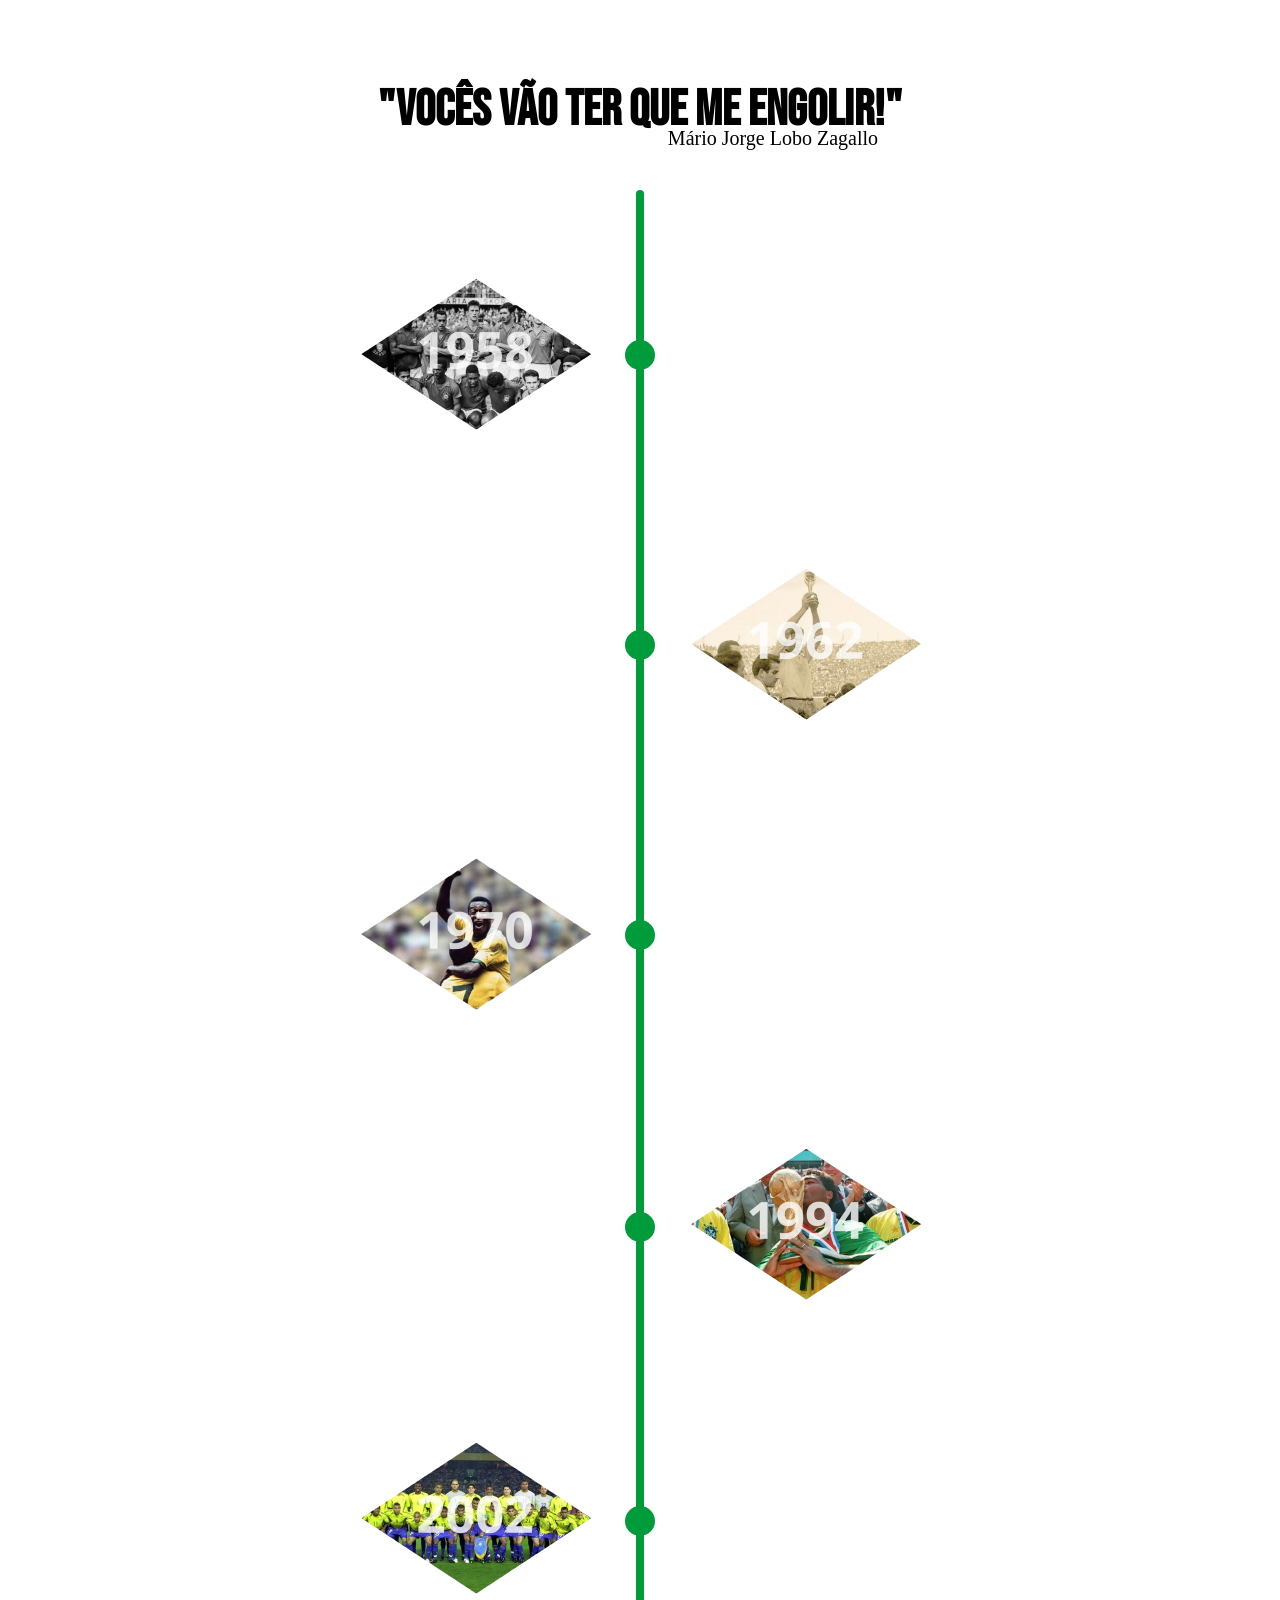
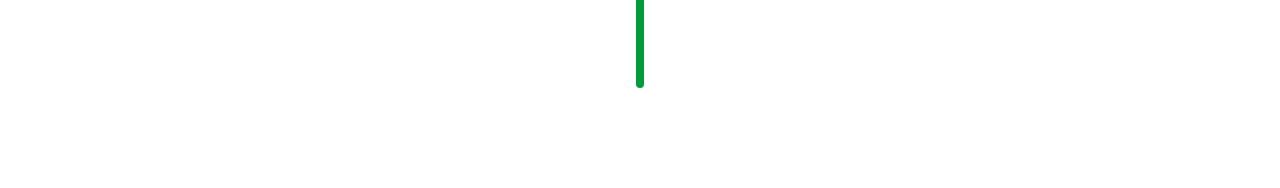
==== index.html @ b5c2ced6 "adjust" ====
<!DOCTYPE html>
<html lang="pt-BR">
<head>
    <meta charset="UTF-8">
    <meta name="viewport" content="width=device-width, initial-scale=1.0">
    <title>Meu Brasil!</title>
    <link rel="icon" type="image/svg+xml" href="./brazil_flag.svg">
    <link rel="stylesheet" href="CSS/style.css">
    <link rel="preconnect" href="https://fonts.googleapis.com">
    <link rel="preconnect" href="https://fonts.gstatic.com" crossorigin>
    <link href="https://fonts.googleapis.com/css2?family=Bebas+Neue&family=Cascadia+Code:ital,wght@0,200..700;1,200..700&family=Nunito:ital,wght@0,200..1000;1,200..1000&family=Rochester&display=swap" rel="stylesheet">
</head>
<body>
    
    <div class="spotify-widget">
        <iframe data-testid="embed-iframe" src="https://open.spotify.com/embed/track/5db65G6tr51dxxYpqKHi9x?utm_source=generator&si=56192741834a4e22" width="100%" height="152" frameBorder="0" allowfullscreen="" allow="autoplay; clipboard-write; encrypted-media; fullscreen; picture-in-picture" loading="lazy"></iframe>
    </div>

    <main>
        <section id="txt">
            <h1>"Vocês vão ter que me engolir!"</h1>
            <h3>Mário Jorge Lobo Zagallo</h3>
        </section>

        <section class="timeline">
            <div class="line-center"></div>

            <article class="timeline-item left">
                <div class="point"></div>
                <div class="content">
                    <img class="img_los" src="assets/img/1958.png" alt="Copa de 1958">
                </div>
            </article>

            <article class="timeline-item right">
                <div class="point"></div>
                <div class="content">
                    <img class="img_los" src="assets/img/1962.png" alt="Copa de 1962">
                </div>
            </article>

            <article class="timeline-item left">
                <div class="point"></div>
                <div class="content">
                    <img class="img_los" src="assets/img/1970.png" alt="Copa de 1970">
                </div>
            </article>

            <article class="timeline-item right">
                <div class="point"></div>
                <div class="content">
                    <a href="../1994/index.html">
                        <img class="img_los" src="assets/img/1994.png" alt="Copa de 1994">
                    </a>
                </div>
            </article>

            <article class="timeline-item left">
                <div class="point"></div>
                <div class="content">
                    <a href="../2002/index.html">
                        <img class="img_los" src="assets/img/2002.png" alt="Copa de 2002">
                    </a>
                </div>
            </article>
        </section>
    </main>

    <video id="vdo" autoplay muted loop src="assets/videos/brazilvideo.mp4"></video>
</body>
</html>
---- CSS/style.css ----
/* =========================================
   Estilos Globais e Reset
========================================= */
html {
    scrollbar-width: thin;
    scrollbar-color: #009b3a #232e33;
    box-sizing: border-box;
}

*, *:before, *:after {
    box-sizing: inherit;
}

body {
    margin: 0;
    padding: 0;
    overflow-x: hidden; /* Evita rolagem horizontal indesejada */
}

/* =========================================
   Tipografia e Cabeçalho
========================================= */
h1 {
    text-align: center;
    font-size: 50px;
    margin-bottom: 0;
    font-family: "Bebas Neue", sans-serif;
    font-weight: 600;
}

h3 {
    font-size: 20px;
    text-align: right;
    margin-top: -13px;
    margin-right: 24px;
    font-family: "Rochester", cursive;
    font-weight: 500;
}

#txt {
    width: fit-content;
    margin: 80px auto 40px auto;
    position: relative;
    z-index: 3;
}

/* =========================================
   Vídeo de Fundo e Widget
========================================= */
#vdo {
    position: fixed;
    top: 0;
    left: 0;
    height: 100vh;
    width: 100vw;
    opacity: 0.2;
    z-index: -1;
    object-fit: cover;
}

.spotify-widget {
    position: fixed;
    bottom: 15px;
    right: 15px;
    z-index: 9999;
    width: 350px;
    border-radius: 12px;
    overflow: hidden;
    transition: all 0.3s ease;
}

/* =========================================
   Linha do Tempo (Timeline)
========================================= */
main {
    position: relative;
    z-index: 3;
    padding-bottom: 100px;
}

.timeline {
    position: relative;
    max-width: 900px; /* Limita a largura em telas muito grandes */
    margin: 0 auto;
    padding: 20px 0;
}

.line-center {
    position: absolute;
    left: 50%;
    top: 0;
    bottom: 0;
    width: 8px;
    background-color: #009b3a;
    border-radius: 4px;
    transform: translateX(-50%);
    z-index: 1;
}

.timeline-item {
    position: relative;
    width: 50%;
    padding: 20px 40px;
    z-index: 2;
}

.timeline-item.left {
    left: 0;
}

.timeline-item.right {
    left: 50%;
}

.content {
    display: flex;
}

.timeline-item.left .content {
    justify-content: flex-end;
}

.timeline-item.right .content {
    justify-content: flex-start;
}

.point {
    position: absolute;
    top: 50%;
    width: 30px;
    height: 30px;
    background-color: #009b3a;
    border-radius: 50%;
    z-index: 3;
    transform: translateY(-50%);
}

.timeline-item.left .point {
    right: -15px;
}

.timeline-item.right .point {
    left: -15px;
}

/* =========================================
   Imagens e Animações
========================================= */
.img_los {
    width: 250px;
    transition: all 0.3s ease;
}

.img_los:hover {
    filter: drop-shadow(0px 10px 20px rgba(0,156,59, 0.9));
    animation: pulse 3s infinite; /* Adicionado infinite para manter pulsando */
}

@keyframes pulse {
    0%   { transform: scale(1); opacity: 1; }
    50%  { transform: scale(1.12); opacity: 0.8; }
    100% { transform: scale(1); opacity: 1; } /* Corrigido para fechar o ciclo suavemente */
}

/* =========================================
   Media Queries (Responsividade)
========================================= */

/* Monitores Médios e Tablets em Paisagem (Até 1024px) */
@media screen and (max-width: 1024px) {
    .timeline {
        max-width: 800px;
    }
    .img_los {
        width: 200px;
    }
}

/* Tablets em Retrato / iPads (Até 768px) */
@media screen and (max-width: 768px) {
    #txt {
        margin-top: 40px;
    }
    h1 {
        font-size: 40px;
    }
    h3 {
        font-size: 18px;
    }
    
    /* Reposiciona a linha para a esquerda no Tablet */
    .line-center {
        left: 40px;
        transform: none;
    }
    
    .timeline-item {
        width: 100%;
        left: 0 !important; /* Força todos os itens para a esquerda */
        padding: 20px 20px 20px 80px;
    }
    
    .timeline-item.left .content, 
    .timeline-item.right .content {
        justify-content: flex-start;
    }
    
    .timeline-item.left .point, 
    .timeline-item.right .point {
        left: 25px; /* Alinha todos os pontos na nova linha */
        right: auto;
    }
}

/* Celulares (Até 480px) */
@media screen and (max-width: 480px) {
    h1 {
        font-size: 32px;
        line-height: 1.1;
    }
    h3 {
        margin-top: 5px;
    }
    
    .img_los {
        width: 160px; /* Imagens menores para caber na tela do celular */
    }

    .line-center {
        left: 20px;
    }

    .timeline-item {
        padding: 20px 10px 20px 50px;
    }

    .timeline-item.left .point, 
    .timeline-item.right .point {
        left: 5px;
    }

    /* Ajusta o widget do Spotify para não quebrar a tela no mobile */
    .spotify-widget {
        width: calc(100% - 30px); /* Ocupa a tela inteira menos as margens */
        bottom: 10px;
        right: 15px;
    }
}
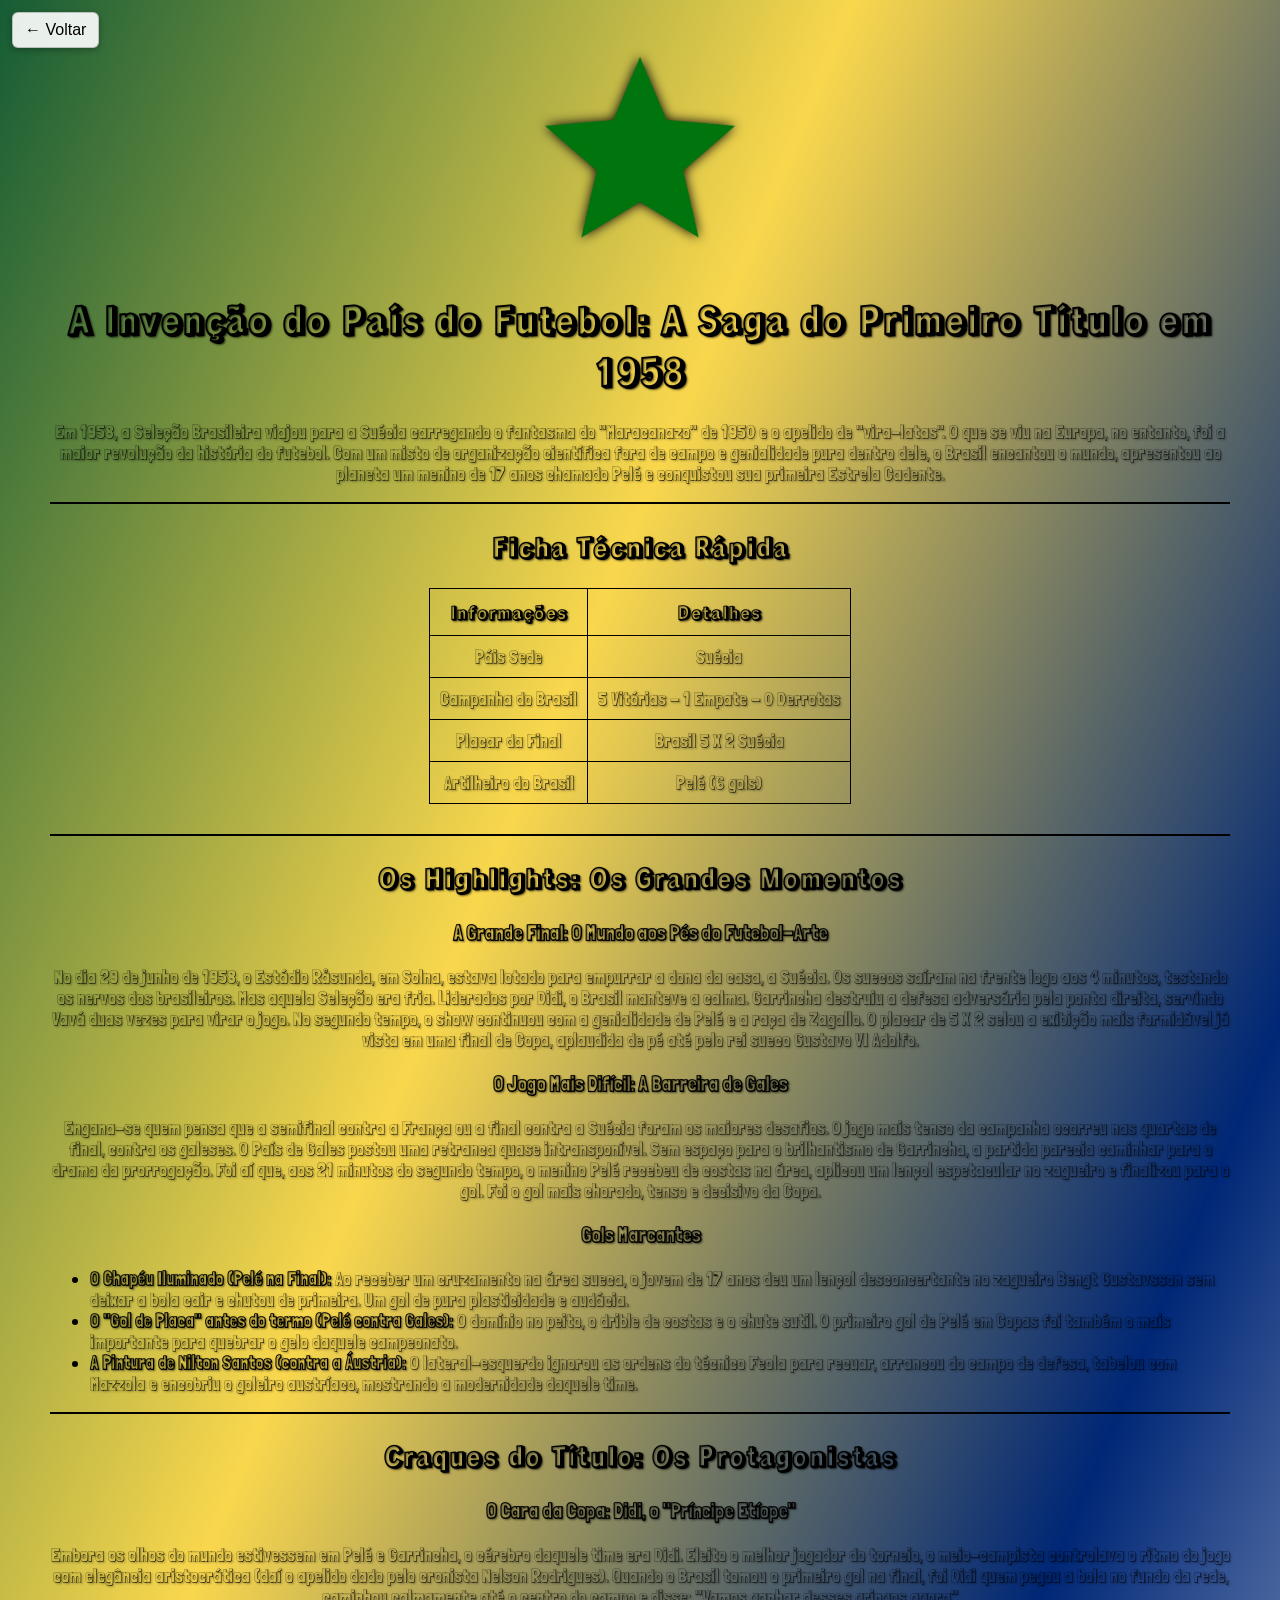
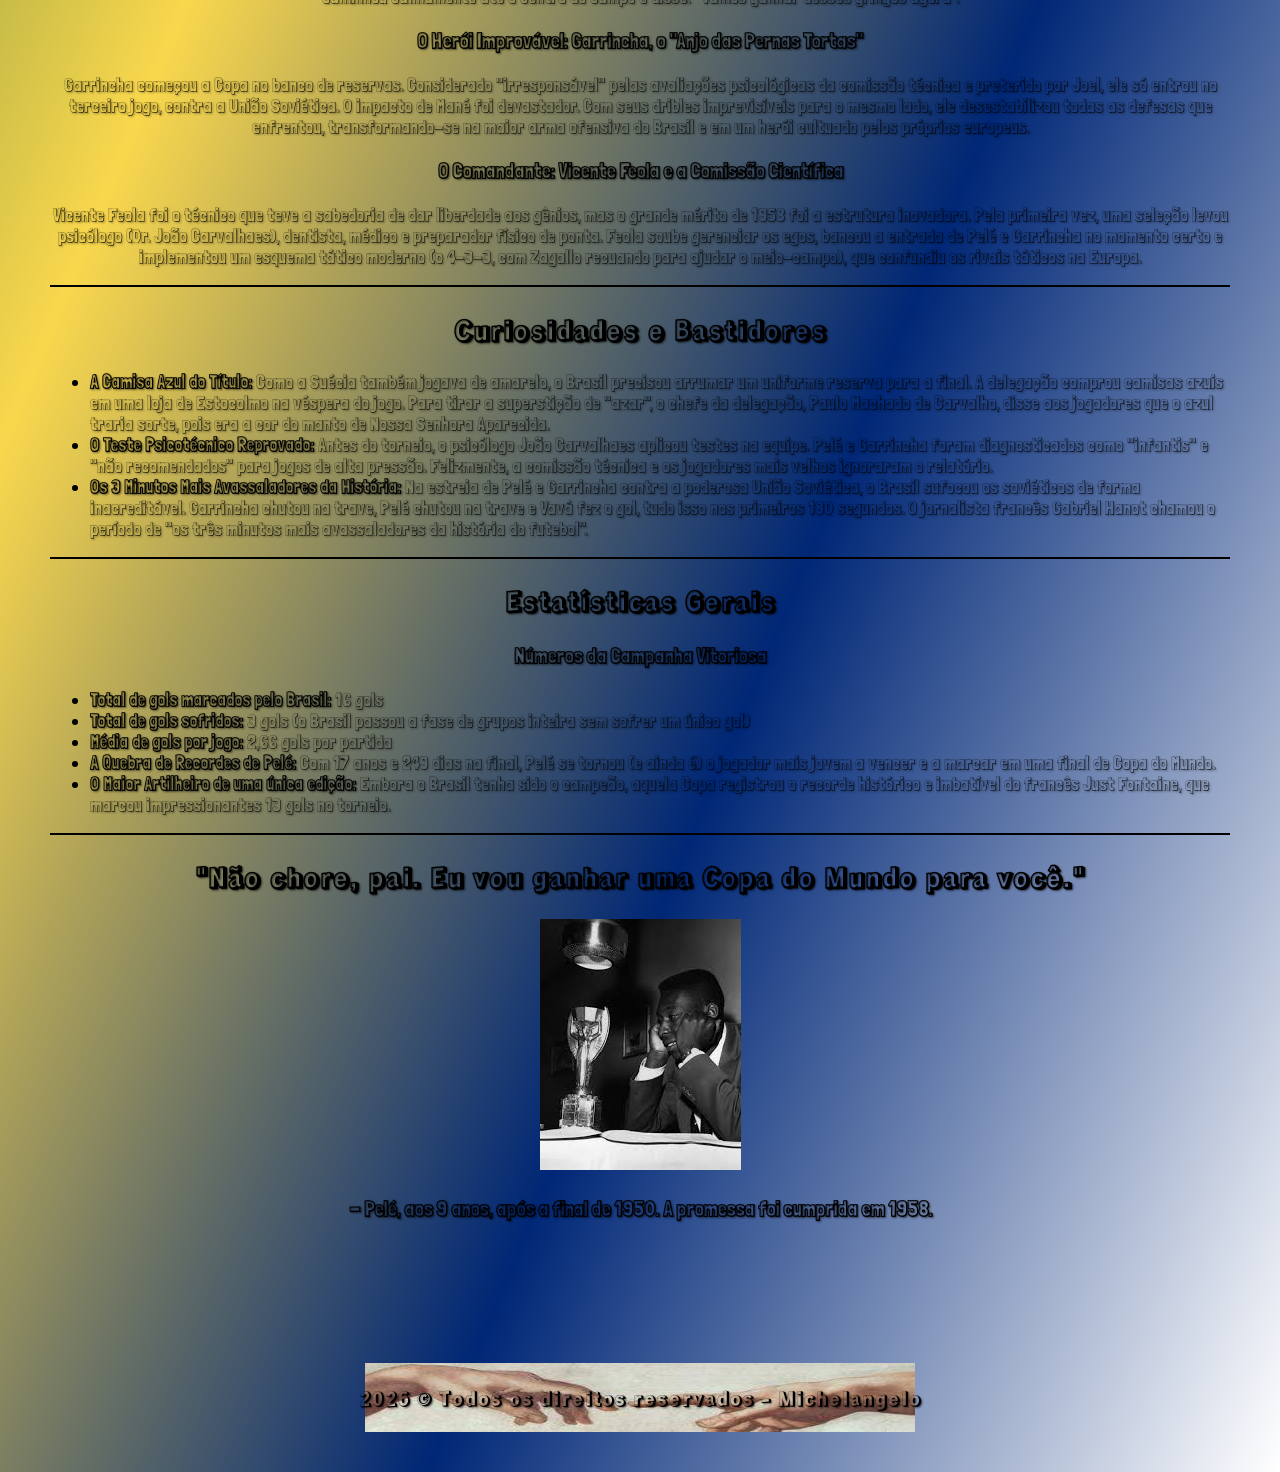
==== commit 14754789: "Copa de 1958" ====
--- a/index.html
+++ b/index.html
@@ -1,71 +1,90 @@
-<!DOCTYPE html>
-<html lang="pt-BR">
-<head>
-    <meta charset="UTF-8">
-    <meta name="viewport" content="width=device-width, initial-scale=1.0">
-    <title>Meu Brasil!</title>
-    <link rel="icon" type="image/svg+xml" href="./brazil_flag.svg">
-    <link rel="stylesheet" href="CSS/style.css">
-    <link rel="preconnect" href="https://fonts.googleapis.com">
-    <link rel="preconnect" href="https://fonts.gstatic.com" crossorigin>
-    <link href="https://fonts.googleapis.com/css2?family=Bebas+Neue&family=Cascadia+Code:ital,wght@0,200..700;1,200..700&family=Nunito:ital,wght@0,200..1000;1,200..1000&family=Rochester&display=swap" rel="stylesheet">
-</head>
-<body>
-    
-    <div class="spotify-widget">
-        <iframe data-testid="embed-iframe" src="https://open.spotify.com/embed/track/5db65G6tr51dxxYpqKHi9x?utm_source=generator&si=56192741834a4e22" width="100%" height="152" frameBorder="0" allowfullscreen="" allow="autoplay; clipboard-write; encrypted-media; fullscreen; picture-in-picture" loading="lazy"></iframe>
-    </div>
-
-    <main>
-        <section id="txt">
-            <h1>"Vocês vão ter que me engolir!"</h1>
-            <h3>Mário Jorge Lobo Zagallo</h3>
-        </section>
-
-        <section class="timeline">
-            <div class="line-center"></div>
-
-            <article class="timeline-item left">
-                <div class="point"></div>
-                <div class="content">
-                    <img class="img_los" src="assets/img/1958.png" alt="Copa de 1958">
-                </div>
-            </article>
-
-            <article class="timeline-item right">
-                <div class="point"></div>
-                <div class="content">
-                    <img class="img_los" src="assets/img/1962.png" alt="Copa de 1962">
-                </div>
-            </article>
-
-            <article class="timeline-item left">
-                <div class="point"></div>
-                <div class="content">
-                    <img class="img_los" src="assets/img/1970.png" alt="Copa de 1970">
-                </div>
-            </article>
-
-            <article class="timeline-item right">
-                <div class="point"></div>
-                <div class="content">
-                    <a href="../1994/index.html">
-                        <img class="img_los" src="assets/img/1994.png" alt="Copa de 1994">
-                    </a>
-                </div>
-            </article>
-
-            <article class="timeline-item left">
-                <div class="point"></div>
-                <div class="content">
-                    <a href="../2002/index.html">
-                        <img class="img_los" src="assets/img/2002.png" alt="Copa de 2002">
-                    </a>
-                </div>
-            </article>
-        </section>
-    </main>
-
-    <video id="vdo" autoplay muted loop src="assets/videos/brazilvideo.mp4"></video>
-</body>
+<!DOCTYPE html>
+<html lang="pt-BR">
+<head>
+    <meta charset="UTF-8">
+    <meta name="viewport" content="width=device-width, initial-scale=1.0">
+    <link href="index.css" rel="stylesheet">
+    <title>Copas do Brasil</title>
+</head>
+<body>
+    <header>
+        <button type="a">← Voltar</button>
+        <img id="estrela" src="estrela.jpg">
+        <h1>A Invenção do País do Futebol: A Saga do Primeiro Título em 1958</h1>
+        <p>Em 1958, a Seleção Brasileira viajou para a Suécia carregando o fantasma do "Maracanazo" de 1950 e o apelido de "vira-latas". O que se viu na Europa, no entanto, foi a maior revolução da história do futebol. Com um misto de organização científica fora de campo e genialidade pura dentro dele, o Brasil encantou o mundo, apresentou ao planeta um menino de 17 anos chamado Pelé e conquistou sua primeira Estrela Cadente.</p>
+    </header>
+    <hr>
+    <main>
+        <h2>Ficha Técnica Rápida</h2>
+        <table border="2">
+            <tr>
+                <th>Informações</th>
+                <th>Detalhes</th>
+            </tr>
+            <tr>
+                <td>Páis Sede</td>
+                <td>Suécia</td>
+            </tr>
+            <tr>
+                <td>Campanha do Brasil</td>
+                <td>5 Vitórias - 1 Empate - 0 Derrotas</td>
+            </tr>
+            <tr>
+                <td>Placar da Final</td>
+                <td>Brasil 5 X 2 Suécia</td>
+            </tr>
+            <tr>
+                <td>Artilheiro do Brasil</td>
+                <td>Pelé (6 gols)</td>
+            </tr>
+        </table>
+        <br>
+        <hr>
+        <h2>Os Highlights: Os Grandes Momentos</h2>
+        <h3>A Grande Final: O Mundo aos Pés do Futebol-Arte</h3>
+        <p>No dia 29 de junho de 1958, o Estádio Råsunda, em Solna, estava lotado para empurrar a dona da casa, a Suécia. Os suecos saíram na frente logo aos 4 minutos, testando os nervos dos brasileiros. Mas aquela Seleção era fria. Liderados por Didi, o Brasil manteve a calma. Garrincha destruiu a defesa adversária pela ponta direita, servindo Vavá duas vezes para virar o jogo. No segundo tempo, o show continuou com a genialidade de Pelé e a raça de Zagallo. O placar de 5 X 2 selou a exibição mais formidável já vista em uma final de Copa, aplaudida de pé até pelo rei sueco Gustavo VI Adolfo.</p>
+        <h3>O Jogo Mais Difícil: A Barreira de Gales</h3>
+        <p>Engana-se quem pensa que a semifinal contra a França ou a final contra a Suécia foram os maiores desafios. O jogo mais tenso da campanha ocorreu nas quartas de final, contra os galeses. O País de Gales postou uma retranca quase intransponível. Sem espaço para o brilhantismo de Garrincha, a partida parecia caminhar para o drama da prorrogação. Foi aí que, aos 21 minutos do segundo tempo, o menino Pelé recebeu de costas na área, aplicou um lençol espetacular no zagueiro e finalizou para o gol. Foi o gol mais chorado, tenso e decisivo da Copa.</p>
+        <h3>Gols Marcantes</h3>
+        <ul>
+            <li><b>O Chapéu Iluminado (Pelé na Final):</b> Ao receber um cruzamento na área sueca, o jovem de 17 anos deu um lençol desconcertante no zagueiro Bengt Gustavsson sem deixar a bola cair e chutou de primeira. Um gol de pura plasticidade e audácia.</li>
+            <li><b>O "Gol de Placa" antes do termo (Pelé contra Gales):</b> O domínio no peito, o drible de costas e o chute sutil. O primeiro gol de Pelé em Copas foi também o mais importante para quebrar o gelo daquele campeonato.</li>
+            <li><b>A Pintura de Nilton Santos (contra a Áustria):</b> O lateral-esquerdo ignorou as ordens do técnico Feola para recuar, arrancou do campo de defesa, tabelou com Mazzola e encobriu o goleiro austríaco, mostrando a modernidade daquele time.</li>
+        </ul>
+        <hr>
+        <h2>Craques do Título: Os Protagonistas</h2>
+        <h3>O Cara da Copa: Didi, o "Príncipe Etíope"</h3>
+        <p>Embora os olhos do mundo estivessem em Pelé e Garrincha, o cérebro daquele time era Didi. Eleito o melhor jogador do torneio, o meio-campista controlava o ritmo do jogo com elegância aristocrática (daí o apelido dado pelo cronista Nelson Rodrigues). Quando o Brasil tomou o primeiro gol na final, foi Didi quem pegou a bola no fundo da rede, caminhou calmamente até o centro do campo e disse: "Vamos ganhar desses gringos agora".</p>
+        <h3>O Herói Improvável: Garrincha, o "Anjo das Pernas Tortas"</h3>
+        <p>Garrincha começou a Copa no banco de reservas. Considerado "irresponsável" pelas avaliações psicológicas da comissão técnica e preterido por Joel, ele só entrou no terceiro jogo, contra a União Soviética. O impacto de Mané foi devastador. Com seus dribles imprevisíveis para o mesmo lado, ele desestabilizou todas as defesas que enfrentou, transformando-se na maior arma ofensiva do Brasil e em um herói cultuado pelos próprios europeus.</p>
+        <h3>O Comandante: Vicente Feola e a Comissão Científica</h3>
+        <p>Vicente Feola foi o técnico que teve a sabedoria de dar liberdade aos gênios, mas o grande mérito de 1958 foi a estrutura inovadora. Pela primeira vez, uma seleção levou psicólogo (Dr. João Carvalhaes), dentista, médico e preparador físico de ponta. Feola soube gerenciar os egos, bancou a entrada de Pelé e Garrincha no momento certo e implementou um esquema tático moderno (o 4-3-3, com Zagallo recuando para ajudar o meio-campo), que confundiu os rivais táticos na Europa.</p>
+        <hr>
+        <h2>Curiosidades e Bastidores</h2>
+        <ul>
+            <li><b>A Camisa Azul do Título:</b> Como a Suécia também jogava de amarelo, o Brasil precisou arrumar um uniforme reserva para a final. A delegação comprou camisas azuis em uma loja de Estocolmo na véspera do jogo. Para tirar a superstição de "azar", o chefe da delegação, Paulo Machado de Carvalho, disse aos jogadores que o azul traria sorte, pois era a cor do manto de Nossa Senhora Aparecida.</li>
+            <li><b>O Teste Psicotécnico Reprovado:</b> Antes do torneio, o psicólogo João Carvalhaes aplicou testes na equipe. Pelé e Garrincha foram diagnosticados como "infantis" e "não recomendados" para jogos de alta pressão. Felizmente, a comissão técnica e os jogadores mais velhos ignoraram o relatório.</li>
+            <li><b>Os 3 Minutos Mais Avassaladores da História:</b> Na estreia de Pelé e Garrincha contra a poderosa União Soviética, o Brasil sufocou os soviéticos de forma inacreditável. Garrincha chutou na trave, Pelé chutou na trave e Vavá fez o gol, tudo isso nos primeiros 180 segundos. O jornalista francês Gabriel Hanot chamou o período de "os três minutos mais avassaladores da história do futebol".</li>
+        </ul>
+        <hr>
+        <h2>Estatísticas Gerais</h2>
+        <h3>Números da Campanha Vitoriosa</h3>
+        <ul>
+            <li><b>Total de gols marcados pelo Brasil:</b> 16 gols</li>
+            <li><b>Total de gols sofridos:</b> 3 gols (o Brasil passou a fase de grupos inteira sem sofrer um único gol)</li>
+            <li><b>Média de gols por jogo:</b> 2,66 gols por partida</li>
+            <li><b>A Quebra de Recordes de Pelé:</b> Com 17 anos e 249 dias na final, Pelé se tornou (e ainda é) o jogador mais jovem a vencer e a marcar em uma final de Copa do Mundo.</li>
+            <li><b>O Maior Artilheiro de uma única edição:</b> Embora o Brasil tenha sido o campeão, aquela Copa registrou o recorde histórico e imbatível do francês Just Fontaine, que marcou impressionantes 13 gols no torneio.</li>
+        </ul>
+    </main>
+    <hr>
+    <footer>
+        <h2><b>"Não chore, pai. Eu vou ganhar uma Copa do Mundo para você."</b></h2>
+        <img id="Pelé" src="Pelé.jpg">
+        <h3><b>- Pelé, aos 9 anos, após a final de 1950. A promessa foi cumprida em 1958.</b></h3>
+        <br>
+        <p id="aql">2026 © Todos os direitos reservados - Michelangelo</p>
+    </footer>
+</body>
+<script src="index.js"></script>
 </html>
--- a/index.css
+++ b/index.css
@@ -0,0 +1,74 @@
+@import url('https://fonts.googleapis.com/css2?family=Rampart+One&display=swap');
+@import url('https://fonts.googleapis.com/css2?family=Londrina+Shadow&family=Rampart+One&display=swap');
+
+
+body {
+    text-align: center;
+    margin: 40px 50px;
+    background-image: linear-gradient(to bottom right, #155C35, #F9D74D, #002776, white);
+    text-shadow: 1px 1px 2px rgba(0, 0, 0, 0.6);
+    font-size: large;
+}
+
+#estrela {
+    width: 200px;
+    height: auto;
+    display: inline-block;
+    padding: 12px;
+    filter: drop-shadow(0 0 6px black);
+    background-color: transparent;
+}
+
+hr {
+    background-color: black;
+    border: 1px solid black;
+}
+
+table {
+    border-collapse: collapse;
+    margin: 0 auto;
+    border: 1px solid black;
+}
+
+th, td {
+  padding: 10px;
+  border: 1px solid black;
+}
+
+li {
+    text-align: left;
+}
+
+h1, h2, th{
+    font-family: 'Rampart One';
+}
+
+p, h3, td, li{
+    font-family: 'Londrina Shadow';
+}
+
+#aql{
+    margin-top: 100px;
+    padding: 20px;
+    font-size: 20px;
+    font-family: 'Rampart One';
+    background: url("Os Dedos.jpg");
+    background-position: center;
+    background-repeat: no-repeat;
+    background-size: 550px 250px;
+    }
+
+header > button {
+    position: fixed;
+    top: 12px;
+    left: 12px;
+    z-index: 1000;
+    padding: 8px 12px;
+    background-color: rgba(255,255,255,0.9);
+    border: 1px solid rgba(0,0,0,0.2);
+    border-radius: 6px;
+    box-shadow: 0 2px 6px rgba(0,0,0,0.3);
+    cursor: pointer;
+    font-size: 16px;
+}
+header > button:active { transform: translateY(1px); }
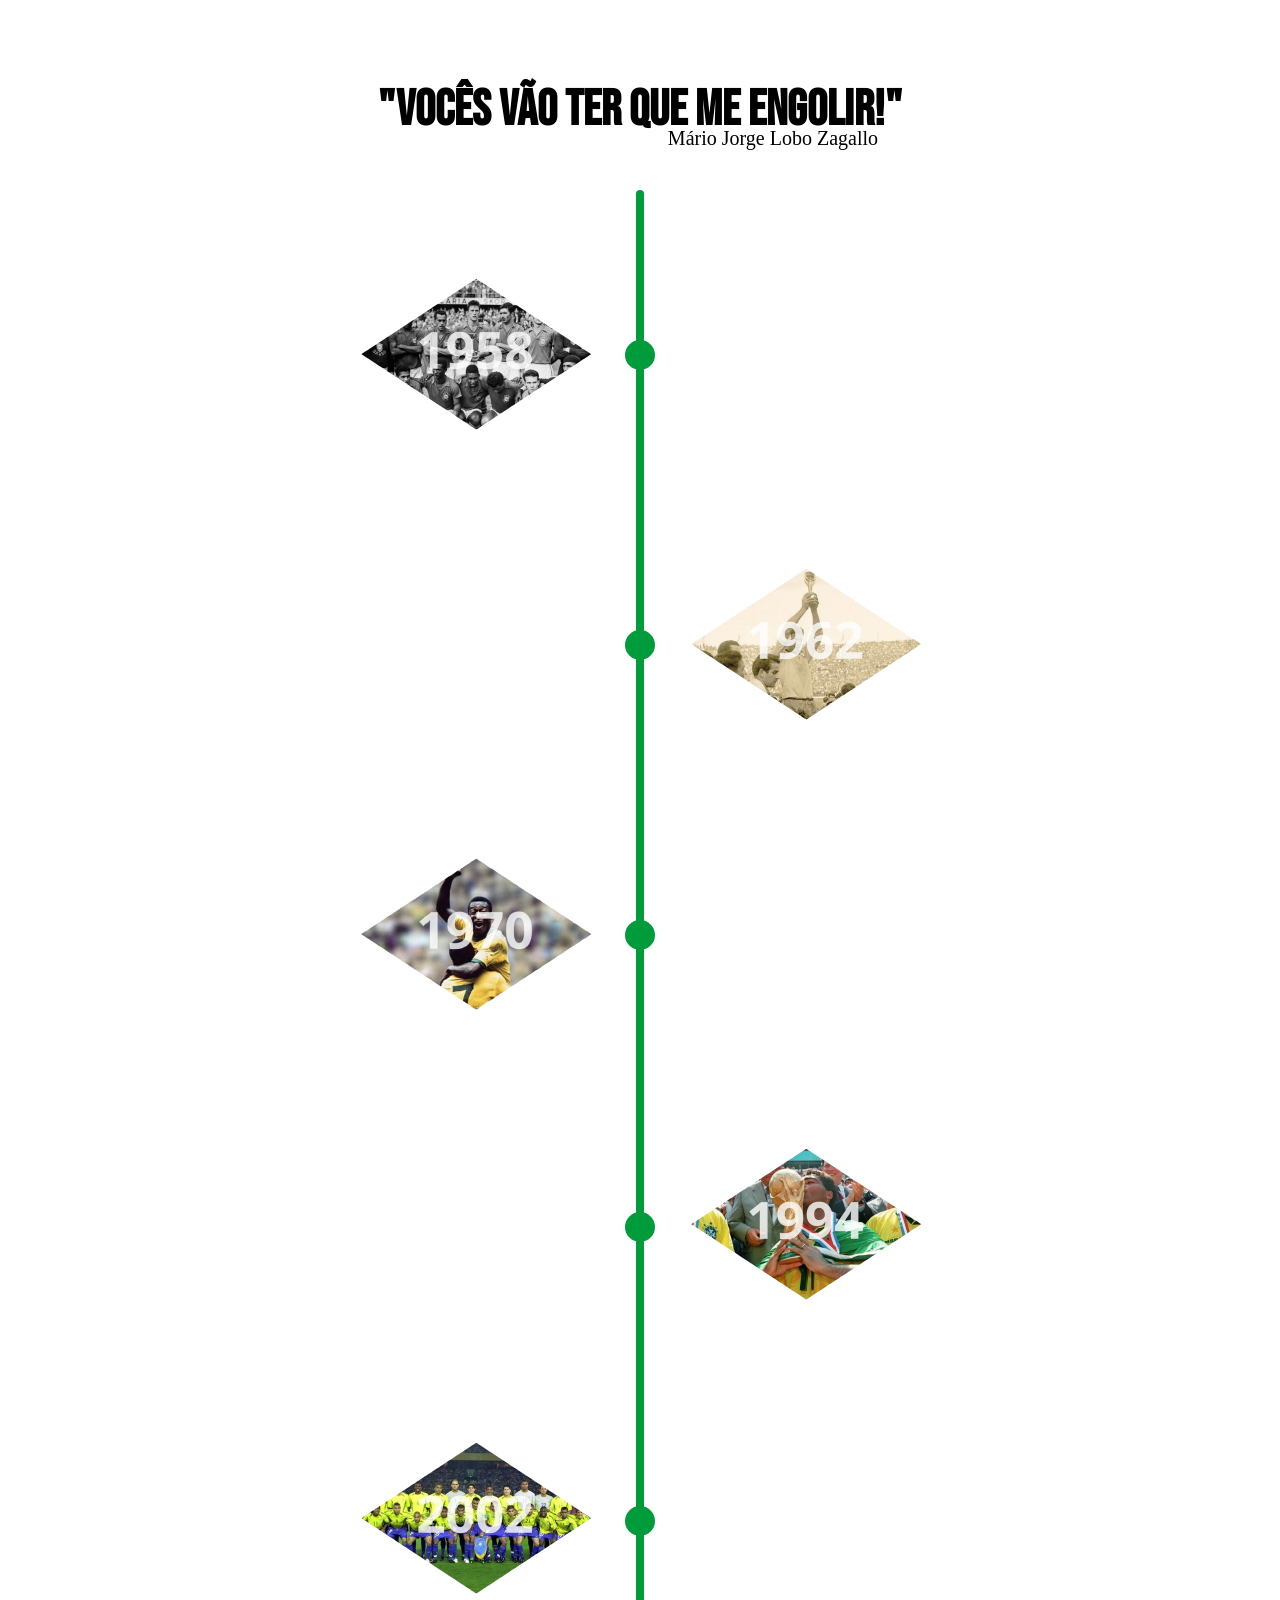
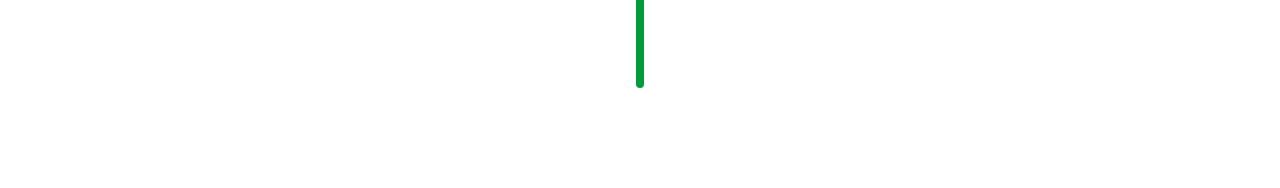
==== commit b1773c6c: "Voltando index.html" ====
--- a/index.html
+++ b/index.html
@@ -1,90 +1,71 @@
-<!DOCTYPE html>
-<html lang="pt-BR">
-<head>
-    <meta charset="UTF-8">
-    <meta name="viewport" content="width=device-width, initial-scale=1.0">
-    <link href="index.css" rel="stylesheet">
-    <title>Copas do Brasil</title>
-</head>
-<body>
-    <header>
-        <button type="a">← Voltar</button>
-        <img id="estrela" src="estrela.jpg">
-        <h1>A Invenção do País do Futebol: A Saga do Primeiro Título em 1958</h1>
-        <p>Em 1958, a Seleção Brasileira viajou para a Suécia carregando o fantasma do "Maracanazo" de 1950 e o apelido de "vira-latas". O que se viu na Europa, no entanto, foi a maior revolução da história do futebol. Com um misto de organização científica fora de campo e genialidade pura dentro dele, o Brasil encantou o mundo, apresentou ao planeta um menino de 17 anos chamado Pelé e conquistou sua primeira Estrela Cadente.</p>
-    </header>
-    <hr>
-    <main>
-        <h2>Ficha Técnica Rápida</h2>
-        <table border="2">
-            <tr>
-                <th>Informações</th>
-                <th>Detalhes</th>
-            </tr>
-            <tr>
-                <td>Páis Sede</td>
-                <td>Suécia</td>
-            </tr>
-            <tr>
-                <td>Campanha do Brasil</td>
-                <td>5 Vitórias - 1 Empate - 0 Derrotas</td>
-            </tr>
-            <tr>
-                <td>Placar da Final</td>
-                <td>Brasil 5 X 2 Suécia</td>
-            </tr>
-            <tr>
-                <td>Artilheiro do Brasil</td>
-                <td>Pelé (6 gols)</td>
-            </tr>
-        </table>
-        <br>
-        <hr>
-        <h2>Os Highlights: Os Grandes Momentos</h2>
-        <h3>A Grande Final: O Mundo aos Pés do Futebol-Arte</h3>
-        <p>No dia 29 de junho de 1958, o Estádio Råsunda, em Solna, estava lotado para empurrar a dona da casa, a Suécia. Os suecos saíram na frente logo aos 4 minutos, testando os nervos dos brasileiros. Mas aquela Seleção era fria. Liderados por Didi, o Brasil manteve a calma. Garrincha destruiu a defesa adversária pela ponta direita, servindo Vavá duas vezes para virar o jogo. No segundo tempo, o show continuou com a genialidade de Pelé e a raça de Zagallo. O placar de 5 X 2 selou a exibição mais formidável já vista em uma final de Copa, aplaudida de pé até pelo rei sueco Gustavo VI Adolfo.</p>
-        <h3>O Jogo Mais Difícil: A Barreira de Gales</h3>
-        <p>Engana-se quem pensa que a semifinal contra a França ou a final contra a Suécia foram os maiores desafios. O jogo mais tenso da campanha ocorreu nas quartas de final, contra os galeses. O País de Gales postou uma retranca quase intransponível. Sem espaço para o brilhantismo de Garrincha, a partida parecia caminhar para o drama da prorrogação. Foi aí que, aos 21 minutos do segundo tempo, o menino Pelé recebeu de costas na área, aplicou um lençol espetacular no zagueiro e finalizou para o gol. Foi o gol mais chorado, tenso e decisivo da Copa.</p>
-        <h3>Gols Marcantes</h3>
-        <ul>
-            <li><b>O Chapéu Iluminado (Pelé na Final):</b> Ao receber um cruzamento na área sueca, o jovem de 17 anos deu um lençol desconcertante no zagueiro Bengt Gustavsson sem deixar a bola cair e chutou de primeira. Um gol de pura plasticidade e audácia.</li>
-            <li><b>O "Gol de Placa" antes do termo (Pelé contra Gales):</b> O domínio no peito, o drible de costas e o chute sutil. O primeiro gol de Pelé em Copas foi também o mais importante para quebrar o gelo daquele campeonato.</li>
-            <li><b>A Pintura de Nilton Santos (contra a Áustria):</b> O lateral-esquerdo ignorou as ordens do técnico Feola para recuar, arrancou do campo de defesa, tabelou com Mazzola e encobriu o goleiro austríaco, mostrando a modernidade daquele time.</li>
-        </ul>
-        <hr>
-        <h2>Craques do Título: Os Protagonistas</h2>
-        <h3>O Cara da Copa: Didi, o "Príncipe Etíope"</h3>
-        <p>Embora os olhos do mundo estivessem em Pelé e Garrincha, o cérebro daquele time era Didi. Eleito o melhor jogador do torneio, o meio-campista controlava o ritmo do jogo com elegância aristocrática (daí o apelido dado pelo cronista Nelson Rodrigues). Quando o Brasil tomou o primeiro gol na final, foi Didi quem pegou a bola no fundo da rede, caminhou calmamente até o centro do campo e disse: "Vamos ganhar desses gringos agora".</p>
-        <h3>O Herói Improvável: Garrincha, o "Anjo das Pernas Tortas"</h3>
-        <p>Garrincha começou a Copa no banco de reservas. Considerado "irresponsável" pelas avaliações psicológicas da comissão técnica e preterido por Joel, ele só entrou no terceiro jogo, contra a União Soviética. O impacto de Mané foi devastador. Com seus dribles imprevisíveis para o mesmo lado, ele desestabilizou todas as defesas que enfrentou, transformando-se na maior arma ofensiva do Brasil e em um herói cultuado pelos próprios europeus.</p>
-        <h3>O Comandante: Vicente Feola e a Comissão Científica</h3>
-        <p>Vicente Feola foi o técnico que teve a sabedoria de dar liberdade aos gênios, mas o grande mérito de 1958 foi a estrutura inovadora. Pela primeira vez, uma seleção levou psicólogo (Dr. João Carvalhaes), dentista, médico e preparador físico de ponta. Feola soube gerenciar os egos, bancou a entrada de Pelé e Garrincha no momento certo e implementou um esquema tático moderno (o 4-3-3, com Zagallo recuando para ajudar o meio-campo), que confundiu os rivais táticos na Europa.</p>
-        <hr>
-        <h2>Curiosidades e Bastidores</h2>
-        <ul>
-            <li><b>A Camisa Azul do Título:</b> Como a Suécia também jogava de amarelo, o Brasil precisou arrumar um uniforme reserva para a final. A delegação comprou camisas azuis em uma loja de Estocolmo na véspera do jogo. Para tirar a superstição de "azar", o chefe da delegação, Paulo Machado de Carvalho, disse aos jogadores que o azul traria sorte, pois era a cor do manto de Nossa Senhora Aparecida.</li>
-            <li><b>O Teste Psicotécnico Reprovado:</b> Antes do torneio, o psicólogo João Carvalhaes aplicou testes na equipe. Pelé e Garrincha foram diagnosticados como "infantis" e "não recomendados" para jogos de alta pressão. Felizmente, a comissão técnica e os jogadores mais velhos ignoraram o relatório.</li>
-            <li><b>Os 3 Minutos Mais Avassaladores da História:</b> Na estreia de Pelé e Garrincha contra a poderosa União Soviética, o Brasil sufocou os soviéticos de forma inacreditável. Garrincha chutou na trave, Pelé chutou na trave e Vavá fez o gol, tudo isso nos primeiros 180 segundos. O jornalista francês Gabriel Hanot chamou o período de "os três minutos mais avassaladores da história do futebol".</li>
-        </ul>
-        <hr>
-        <h2>Estatísticas Gerais</h2>
-        <h3>Números da Campanha Vitoriosa</h3>
-        <ul>
-            <li><b>Total de gols marcados pelo Brasil:</b> 16 gols</li>
-            <li><b>Total de gols sofridos:</b> 3 gols (o Brasil passou a fase de grupos inteira sem sofrer um único gol)</li>
-            <li><b>Média de gols por jogo:</b> 2,66 gols por partida</li>
-            <li><b>A Quebra de Recordes de Pelé:</b> Com 17 anos e 249 dias na final, Pelé se tornou (e ainda é) o jogador mais jovem a vencer e a marcar em uma final de Copa do Mundo.</li>
-            <li><b>O Maior Artilheiro de uma única edição:</b> Embora o Brasil tenha sido o campeão, aquela Copa registrou o recorde histórico e imbatível do francês Just Fontaine, que marcou impressionantes 13 gols no torneio.</li>
-        </ul>
-    </main>
-    <hr>
-    <footer>
-        <h2><b>"Não chore, pai. Eu vou ganhar uma Copa do Mundo para você."</b></h2>
-        <img id="Pelé" src="Pelé.jpg">
-        <h3><b>- Pelé, aos 9 anos, após a final de 1950. A promessa foi cumprida em 1958.</b></h3>
-        <br>
-        <p id="aql">2026 © Todos os direitos reservados - Michelangelo</p>
-    </footer>
-</body>
-<script src="index.js"></script>
+<!DOCTYPE html>
+<html lang="pt-BR">
+<head>
+    <meta charset="UTF-8">
+    <meta name="viewport" content="width=device-width, initial-scale=1.0">
+    <title>Meu Brasil!</title>
+    <link rel="icon" type="image/svg+xml" href="./brazil_flag.svg">
+    <link rel="stylesheet" href="CSS/style.css">
+    <link rel="preconnect" href="https://fonts.googleapis.com">
+    <link rel="preconnect" href="https://fonts.gstatic.com" crossorigin>
+    <link href="https://fonts.googleapis.com/css2?family=Bebas+Neue&family=Cascadia+Code:ital,wght@0,200..700;1,200..700&family=Nunito:ital,wght@0,200..1000;1,200..1000&family=Rochester&display=swap" rel="stylesheet">
+</head>
+<body>
+    
+    <div class="spotify-widget">
+        <iframe data-testid="embed-iframe" src="https://open.spotify.com/embed/track/5db65G6tr51dxxYpqKHi9x?utm_source=generator&si=56192741834a4e22" width="100%" height="152" frameBorder="0" allowfullscreen="" allow="autoplay; clipboard-write; encrypted-media; fullscreen; picture-in-picture" loading="lazy"></iframe>
+    </div>
+
+    <main>
+        <section id="txt">
+            <h1>"Vocês vão ter que me engolir!"</h1>
+            <h3>Mário Jorge Lobo Zagallo</h3>
+        </section>
+
+        <section class="timeline">
+            <div class="line-center"></div>
+
+            <article class="timeline-item left">
+                <div class="point"></div>
+                <div class="content">
+                    <img class="img_los" src="assets/img/1958.png" alt="Copa de 1958">
+                </div>
+            </article>
+
+            <article class="timeline-item right">
+                <div class="point"></div>
+                <div class="content">
+                    <img class="img_los" src="assets/img/1962.png" alt="Copa de 1962">
+                </div>
+            </article>
+
+            <article class="timeline-item left">
+                <div class="point"></div>
+                <div class="content">
+                    <img class="img_los" src="assets/img/1970.png" alt="Copa de 1970">
+                </div>
+            </article>
+
+            <article class="timeline-item right">
+                <div class="point"></div>
+                <div class="content">
+                    <a href="1994/index.html">
+                        <img class="img_los" src="assets/img/1994.png" alt="Copa de 1994">
+                    </a>
+                </div>
+            </article>
+
+            <article class="timeline-item left">
+                <div class="point"></div>
+                <div class="content">
+                    <a href="2002/index.html">
+                        <img class="img_los" src="assets/img/2002.png" alt="Copa de 2002">
+                    </a>
+                </div>
+            </article>
+        </section>
+    </main>
+
+    <video id="vdo" autoplay muted loop src="https://github.com/Michelangelo-09/Projeto-Copa/raw/refs/heads/master/assets/video/brazil_video.mp4"></video>
+</body>
 </html>
--- a/CSS/style.css
+++ b/CSS/style.css
@@ -0,0 +1,248 @@
+/* =========================================
+   Estilos Globais e Reset
+========================================= */
+html {
+    scrollbar-width: thin;
+    scrollbar-color: #009b3a #232e33;
+    box-sizing: border-box;
+}
+
+*, *:before, *:after {
+    box-sizing: inherit;
+}
+
+body {
+    margin: 0;
+    padding: 0;
+    overflow-x: hidden; /* Evita rolagem horizontal indesejada */
+}
+
+/* =========================================
+   Tipografia e Cabeçalho
+========================================= */
+h1 {
+    text-align: center;
+    font-size: 50px;
+    margin-bottom: 0;
+    font-family: "Bebas Neue", sans-serif;
+    font-weight: 600;
+}
+
+h3 {
+    font-size: 20px;
+    text-align: right;
+    margin-top: -13px;
+    margin-right: 24px;
+    font-family: "Rochester", cursive;
+    font-weight: 500;
+}
+
+#txt {
+    width: fit-content;
+    margin: 80px auto 40px auto;
+    position: relative;
+    z-index: 3;
+}
+
+/* =========================================
+   Vídeo de Fundo e Widget
+========================================= */
+#vdo {
+    position: fixed;
+    top: 0;
+    left: 0;
+    height: 100vh;
+    width: 100vw;
+    opacity: 0.2;
+    z-index: -1;
+    object-fit: cover;
+}
+
+.spotify-widget {
+    position: fixed;
+    bottom: 15px;
+    right: 15px;
+    z-index: 9999;
+    width: 350px;
+    border-radius: 12px;
+    overflow: hidden;
+    transition: all 0.3s ease;
+}
+
+/* =========================================
+   Linha do Tempo (Timeline)
+========================================= */
+main {
+    position: relative;
+    z-index: 3;
+    padding-bottom: 100px;
+}
+
+.timeline {
+    position: relative;
+    max-width: 900px; /* Limita a largura em telas muito grandes */
+    margin: 0 auto;
+    padding: 20px 0;
+}
+
+.line-center {
+    position: absolute;
+    left: 50%;
+    top: 0;
+    bottom: 0;
+    width: 8px;
+    background-color: #009b3a;
+    border-radius: 4px;
+    transform: translateX(-50%);
+    z-index: 1;
+}
+
+.timeline-item {
+    position: relative;
+    width: 50%;
+    padding: 20px 40px;
+    z-index: 2;
+}
+
+.timeline-item.left {
+    left: 0;
+}
+
+.timeline-item.right {
+    left: 50%;
+}
+
+.content {
+    display: flex;
+}
+
+.timeline-item.left .content {
+    justify-content: flex-end;
+}
+
+.timeline-item.right .content {
+    justify-content: flex-start;
+}
+
+.point {
+    position: absolute;
+    top: 50%;
+    width: 30px;
+    height: 30px;
+    background-color: #009b3a;
+    border-radius: 50%;
+    z-index: 3;
+    transform: translateY(-50%);
+}
+
+.timeline-item.left .point {
+    right: -15px;
+}
+
+.timeline-item.right .point {
+    left: -15px;
+}
+
+/* =========================================
+   Imagens e Animações
+========================================= */
+.img_los {
+    width: 250px;
+    transition: all 0.3s ease;
+}
+
+.img_los:hover {
+    filter: drop-shadow(0px 10px 20px rgba(0,156,59, 0.9));
+    animation: pulse 3s infinite; /* Adicionado infinite para manter pulsando */
+}
+
+@keyframes pulse {
+    0%   { transform: scale(1); opacity: 1; }
+    50%  { transform: scale(1.12); opacity: 0.8; }
+    100% { transform: scale(1); opacity: 1; } /* Corrigido para fechar o ciclo suavemente */
+}
+
+/* =========================================
+   Media Queries (Responsividade)
+========================================= */
+
+/* Monitores Médios e Tablets em Paisagem (Até 1024px) */
+@media screen and (max-width: 1024px) {
+    .timeline {
+        max-width: 800px;
+    }
+    .img_los {
+        width: 200px;
+    }
+}
+
+/* Tablets em Retrato / iPads (Até 768px) */
+@media screen and (max-width: 768px) {
+    #txt {
+        margin-top: 40px;
+    }
+    h1 {
+        font-size: 40px;
+    }
+    h3 {
+        font-size: 18px;
+    }
+    
+    /* Reposiciona a linha para a esquerda no Tablet */
+    .line-center {
+        left: 40px;
+        transform: none;
+    }
+    
+    .timeline-item {
+        width: 100%;
+        left: 0 !important; /* Força todos os itens para a esquerda */
+        padding: 20px 20px 20px 80px;
+    }
+    
+    .timeline-item.left .content, 
+    .timeline-item.right .content {
+        justify-content: flex-start;
+    }
+    
+    .timeline-item.left .point, 
+    .timeline-item.right .point {
+        left: 25px; /* Alinha todos os pontos na nova linha */
+        right: auto;
+    }
+}
+
+/* Celulares (Até 480px) */
+@media screen and (max-width: 480px) {
+    h1 {
+        font-size: 32px;
+        line-height: 1.1;
+    }
+    h3 {
+        margin-top: 5px;
+    }
+    
+    .img_los {
+        width: 160px; /* Imagens menores para caber na tela do celular */
+    }
+
+    .line-center {
+        left: 20px;
+    }
+
+    .timeline-item {
+        padding: 20px 10px 20px 50px;
+    }
+
+    .timeline-item.left .point, 
+    .timeline-item.right .point {
+        left: 5px;
+    }
+
+    /* Ajusta o widget do Spotify para não quebrar a tela no mobile */
+    .spotify-widget {
+        width: calc(100% - 30px); /* Ocupa a tela inteira menos as margens */
+        bottom: 10px;
+        right: 15px;
+    }
+}
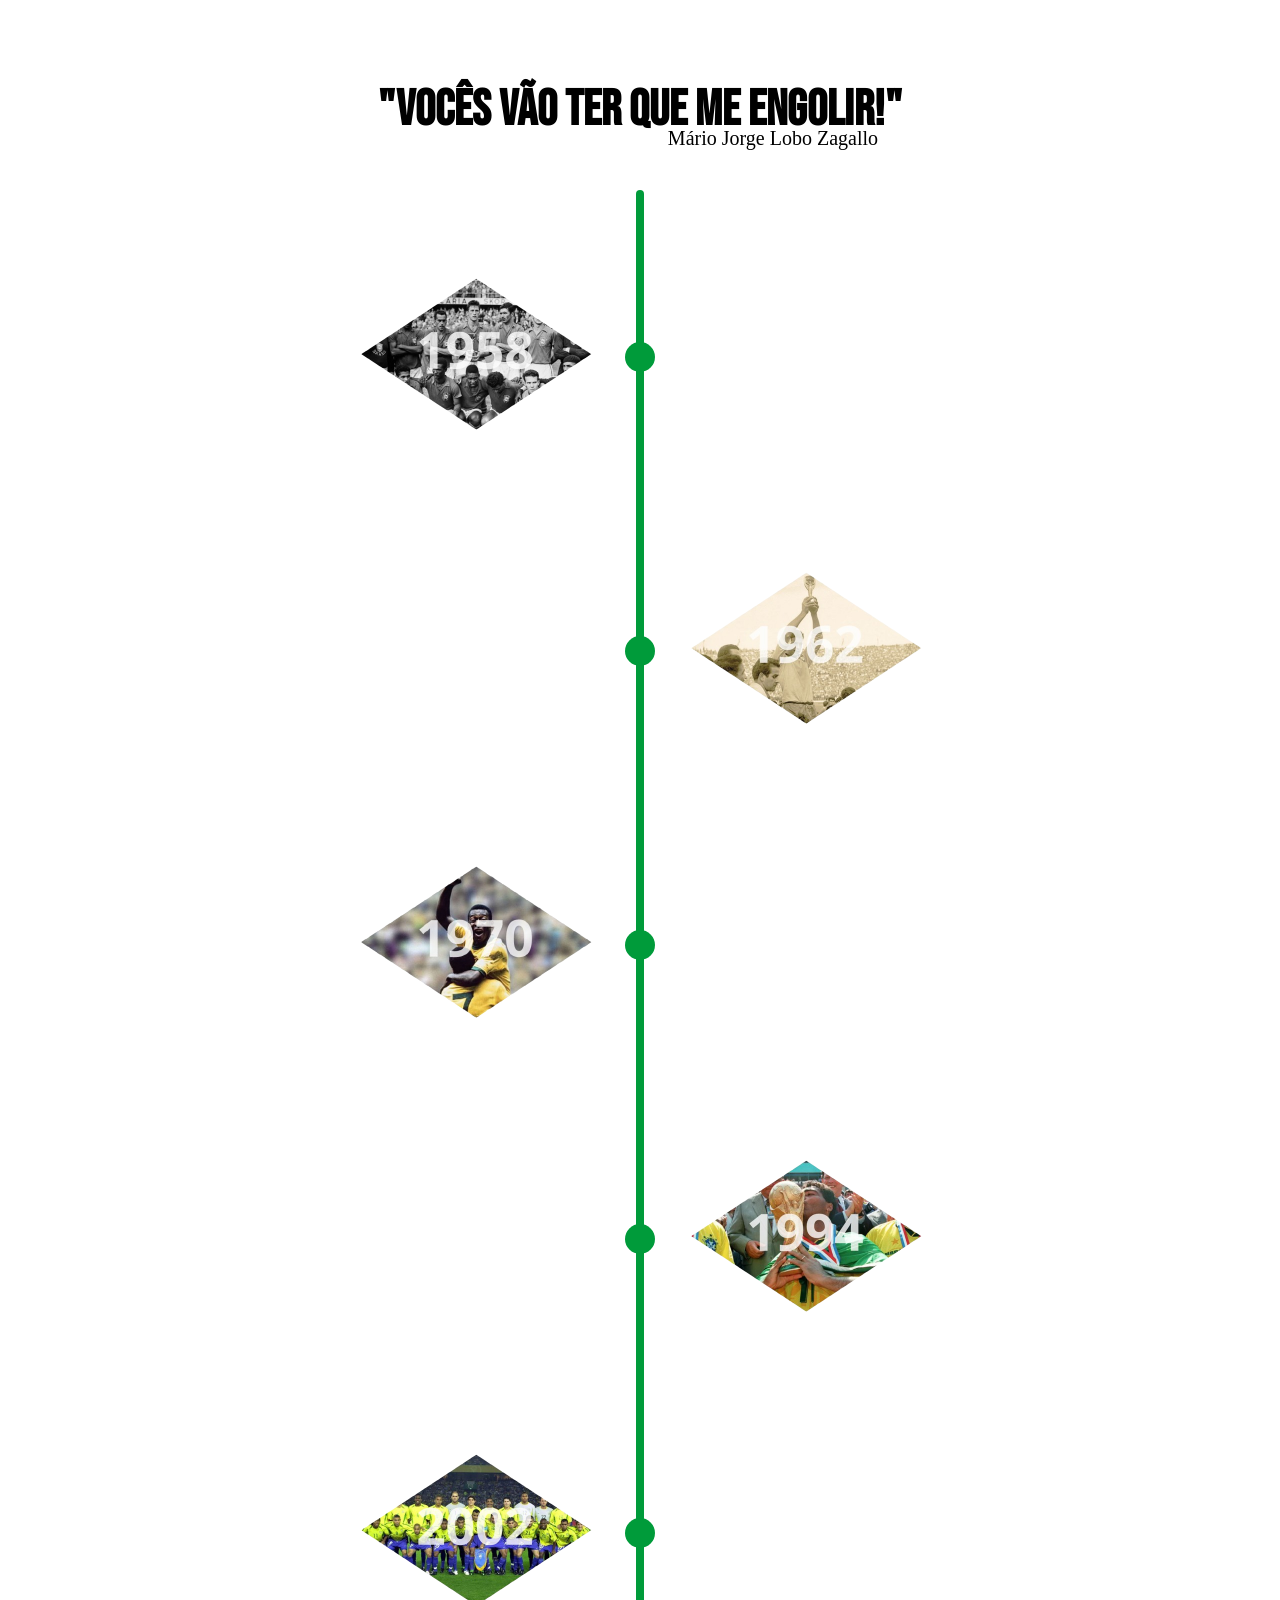
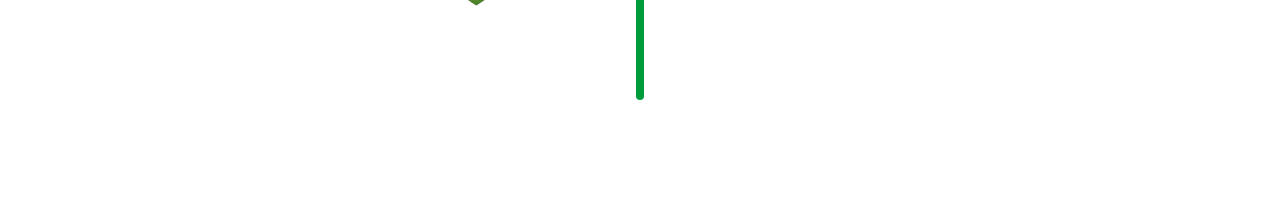
==== commit 7e723b14: "final edit" ====
--- a/index.html
+++ b/index.html
@@ -28,21 +28,27 @@
             <article class="timeline-item left">
                 <div class="point"></div>
                 <div class="content">
-                    <img class="img_los" src="assets/img/1958.png" alt="Copa de 1958">
+                    <a href="1958/index.html">
+                        <img class="img_los" src="assets/img/1958.png" alt="Copa de 1958">
+                    </a>
                 </div>
             </article>
 
             <article class="timeline-item right">
                 <div class="point"></div>
                 <div class="content">
-                    <img class="img_los" src="assets/img/1962.png" alt="Copa de 1962">
+                    <a href="1962/index.html">
+                        <img class="img_los" src="assets/img/1962.png" alt="Copa de 1962">
+                    </a>
                 </div>
             </article>
 
             <article class="timeline-item left">
                 <div class="point"></div>
                 <div class="content">
-                    <img class="img_los" src="assets/img/1970.png" alt="Copa de 1970">
+                    <a href="1970/index.html">
+                        <img class="img_los" src="assets/img/1970.png" alt="Copa de 1970">
+                    </a>
                 </div>
             </article>
 
